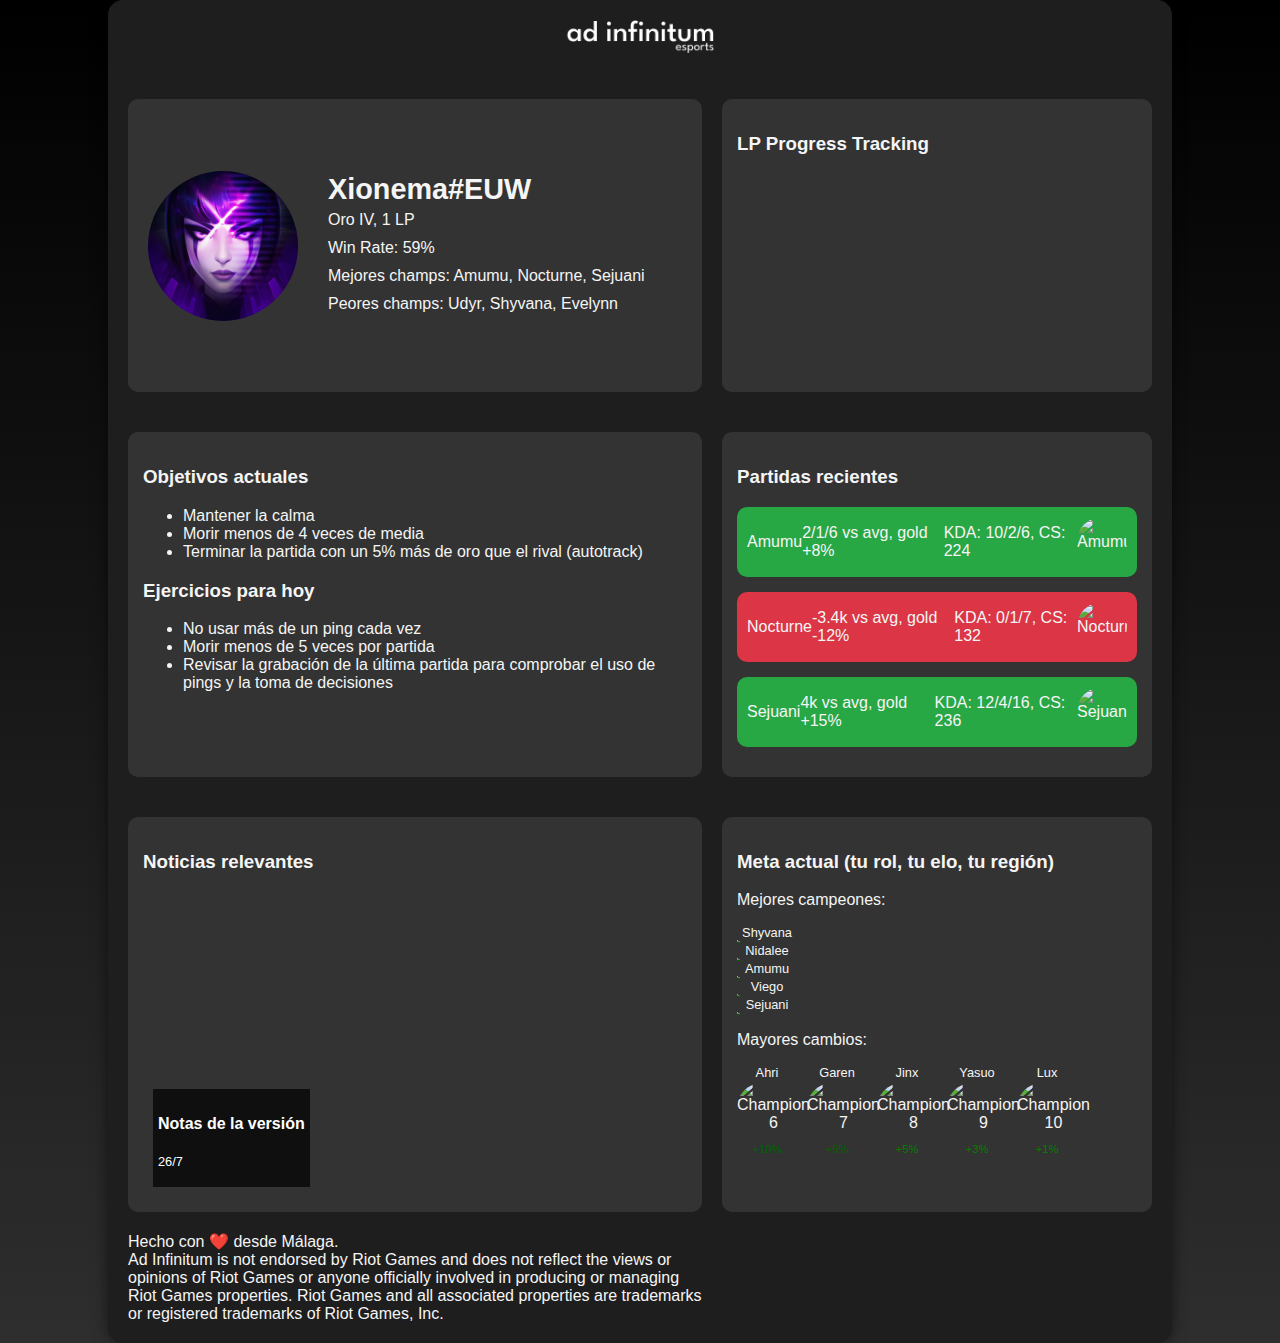
==== index.html @ b2135c6d "-" ====
<!DOCTYPE html>
<html lang="es">
<head>
    <meta charset="UTF-8">
    <meta name="viewport" content="width=device-width, initial-scale=1.0">
    <title>Perfil de Jugador - Ad Infinitum Esports</title>
    <link rel="stylesheet" href="styles.css">
</head>
<body>
    <div class="container">
        <!-- Header -->
        <div class="header">
            <a href="/">
                <img src="logo.png" alt="ad infinitum esports">
            </a>
        </div>

        <!-- Perfil del Jugador -->
        <div class="profile">
            <img src="avatar.png" alt="Avatar del Jugador">
            <div class="profile-info">
                <h2 id="profile-name">Xionema#EUW</h2>
                <p id="rank-info">Oro IV, 1 LP</p>
                <p id="win-rate">Win Rate: 59%</p>
                <p>Mejores champs: <span id="best-champs">Amumu, Nocturne, Sejuani</span></p>
                <p>Peores champs: <span id="worst-champs">Udyr, Shyvana, Evelynn</span></p>
            </div>
        </div>

        <!-- Progreso de LP -->
        <div class="progress-tracking">
            <h3>LP Progress Tracking</h3>
            <canvas id="lpChart" width="400" height="200"></canvas>
        </div>

        <!-- Objetivos actuales -->
        <div class="objectives">
            <h3>Objetivos actuales</h3>
            <ul id="current-objectives">
                <li>Mantener la calma</li>
                <li>Morir menos de 4 veces de media</li>
                <li>Terminar la partida con un 5% más de oro que el rival (autotrack)</li>
            </ul>
            <h3>Ejercicios para hoy</h3>
            <ul id="daily-exercises">
                <li>No usar más de un ping cada vez</li>
                <li>Morir menos de 5 veces por partida</li>
                <li>Revisar la grabación de la última partida para comprobar el uso de pings y la toma de decisiones</li>
            </ul>
        </div>

        <!-- Partidas recientes -->
        <div class="recent-games">
            <h3>Partidas recientes</h3>
            <div class="recent-game green">
                <span>Amumu</span>
                <span>2/1/6 vs avg, gold +8%</span>
                <span>KDA: 10/2/6, CS: 224</span>
                <img src="amumu.png" alt="Amumu">
            </div>
            <div class="recent-game red">
                <span>Nocturne</span>
                <span>-3.4k vs avg, gold -12%</span>
                <span>KDA: 0/1/7, CS: 132</span>
                <img src="nocturne.png" alt="Nocturne">
            </div>
            <div class="recent-game green">
                <span>Sejuani</span>
                <span>4k vs avg, gold +15%</span>
                <span>KDA: 12/4/16, CS: 236</span>
                <img src="sejuani.png" alt="Sejuani">
            </div>
        </div>

<!-- Noticias recientes -->
<div class="news">
    <h3>Noticias relevantes</h3>
    <div id="latest-patch-notes" class="patch-notes">
        <a href="https://www.leagueoflegends.com/es-es/news/game-updates/patch-14-20-notes/" id="patch-link" target="_blank">
            <div class="patch-content" style="position: relative; overflow: hidden; width: 100%; padding-top: 56.25%;">
                <img id="patch-image" src="https://ddragon.leagueoflegends.com/cdn/img/champion/loading/Sona_6.jpg" alt="Imagen de la última versión" style="position: absolute; top: -15%; left: 50%; transform: translateX(-50%); width: 100%; height: 100%; object-fit: cover; object-position: top;">
                <div style="position: absolute; bottom: 10px; left: 10px; color: white; background-color: rgba(0, 0, 0, 0.7); padding: 5px;">
                    <h4 id="patch-title">Notas de la versión</h4>
                    <p id="patch-date" style="font-size: 0.8em;"><script>document.write(new Date().toLocaleDateString('es-ES', { day: '2-digit', month: '2-digit' }));</script></p>
                </div>
            </div>
        </a>
    </div>
</div>

<!-- Meta actual -->
<div class="meta-info">
    <h3>Meta actual (tu rol, tu elo, tu región)</h3>
    <p>Mejores campeones:</p>
    <div class="meta-champion-container">
        <p class="meta-champion-name">Shyvana</p>
        <div class="meta-champion-image"> <img src="https://ddragon.leagueoflegends.com/cdn/14.20.1/img/champion/Shyvana.png" alt="Shyvana">
            <div class="meta-wr-badge">55.13%
            </div>
        </div>
        <p class="meta-champion-name">Nidalee</p>
        <div class="meta-champion-image"> <img src="https://ddragon.leagueoflegends.com/cdn/14.20.1/img/champion/Nidalee.png" alt="Nidalee">
            <div class="meta-wr-badge">54.27%
            </div>
        </div>        
        <p class="meta-champion-name">Amumu</p>
        <div class="meta-champion-image"> <img src="https://ddragon.leagueoflegends.com/cdn/14.20.1/img/champion/Amumu.png" alt="Amumu">
            <div class="meta-wr-badge">53.88%
            </div>
        </div>        
        <p class="meta-champion-name">Viego</p>
        <div class="meta-champion-image"> <img src="https://ddragon.leagueoflegends.com/cdn/14.20.1/img/champion/Viego.png" alt="Viego">
            <div class="meta-wr-badge">53.74%
            </div>
        </div>        
        <p class="meta-champion-name">Sejuani</p>
        <div class="meta-champion-image"> <img src="https://ddragon.leagueoflegends.com/cdn/14.20.1/img/champion/Sejuani.png" alt="Sejuani">
            <div class="meta-wr-badge">53.42%
            </div>
        </div>
    </div>
    <p>Mayores cambios:</p>
    <div id="meta-big-changes" style="display: flex; gap: 10px;">
        <div style="text-align: center; width: 60px;">
            <p style="margin: 0; font-size: 0.8em;">Ahri</p>
            <img src="https://ddragon.leagueoflegends.com/cdn/14.20.1/img/champion/Ahri.png" alt="Champion 6" style="width: 60px; height: 60px; border-radius: 50%; object-fit: cover;">
            <p style="margin: -1; font-size: 0.7em; color: darkgreen;">+10%</p>
        </div>
        <div style="text-align: center; width: 60px;">
            <p style="margin: 0; font-size: 0.8em;">Garen</p>
            <img src="https://ddragon.leagueoflegends.com/cdn/14.20.1/img/champion/Garen.png" alt="Champion 7" style="width: 60px; height: 60px; border-radius: 50%; object-fit: cover;">
            <p style="margin: -1; font-size: 0.7em; color: darkgreen;">+9%</p>
        </div>
        <div style="text-align: center; width: 60px;">
            <p style="margin: 0; font-size: 0.8em;">Jinx</p>
            <img src="https://ddragon.leagueoflegends.com/cdn/14.20.1/img/champion/Jinx.png" alt="Champion 8" style="width: 60px; height: 60px; border-radius: 50%; object-fit: cover;">
            <p style="margin: -1; font-size: 0.7em; color: green;">+5%</p>
        </div>
        <div style="text-align: center; width: 60px;">
            <p style="margin: 0; font-size: 0.8em;">Yasuo</p>
            <img src="https://ddragon.leagueoflegends.com/cdn/14.20.1/img/champion/Yasuo.png" alt="Champion 9" style="width: 60px; height: 60px; border-radius: 50%; object-fit: cover;">
            <p style="margin: -1; font-size: 0.7em; color: green;">+3%</p>
        </div>
        <div style="text-align: center; width: 60px;">
            <p style="margin: 0; font-size: 0.8em;">Lux</p>
            <img src="https://ddragon.leagueoflegends.com/cdn/14.20.1/img/champion/Lux.png" alt="Champion 10" style="width: 60px; height: 60px; border-radius: 50%; object-fit: cover;">
            <p style="margin: -1; font-size: 0.7em; color: green;">+1%</p>
        </div>
    </div>
</div>


<!-- Pie de página -->
<footer>
    Hecho con ❤️ desde Málaga.<br>
    Ad Infinitum is not endorsed by Riot Games and does not reflect the views or opinions of Riot Games or anyone officially involved in producing or managing Riot Games properties. Riot Games and all associated properties are trademarks or registered trademarks of Riot Games, Inc.
</footer>
</body>
</html>
---- styles.css ----
body {
    font-family: 'Open Sans', sans-serif;
    color: #CC9C53;
    background: linear-gradient(to bottom, #000, #2e2e2e);
    color: #f5f5f5;
    margin: 0;
    padding: 0;
    display: flex;
    justify-content: center;
    align-items: center;
    min-height: 100vh;
}
.container {
    width: 80%;
    max-width: 1400px;
    display: grid;
    grid-template-columns: 2fr 1fr;
    gap: 20px;
    padding: 20px;
    background-color: #1e1e1e;
    border-radius: 15px;
    box-shadow: 0 0 15px rgba(0, 0, 0, 0.5);
}
.header {
    grid-column: span 2;
    text-align: center;
    font-size: 1.5em;
    font-weight: bold;
    margin-bottom: 20px;
    color: #fff;
}
.header img {
    width: 150px;
    cursor: pointer;
}
.footer {
    text-align: center;
    font-size: 0.8em;
    color: #ccc;
    width: 100%;
    clear: both;
    position: static;
    bottom: 20px;
    display: block;
}
.profile {
    display: flex;
    align-items: center;
    gap: 30px;
    background-color: #333;
    padding: 20px;
    border-radius: 10px;
}
.profile img {
    border-radius: 50%;
    width: 150px;
    height: 150px;
}
.profile-info {
    display: flex;
    flex-direction: column;
}
.profile-info h2 {
    font-size: 1.8em;
    margin: 0;
}
.profile-info p {
    margin: 5px 0;
}
.profile-info a {
    color: #00bfff;
    text-decoration: none;
}
.progress-tracking {
    background-color: #333;
    padding: 15px;
    border-radius: 10px;
    align-self: start;
}
.objectives, .recent-games, .news, .meta-info {
    background-color: #333;
    padding: 15px;
    border-radius: 10px;
    margin-top: 20px;
}
.recent-game {
    margin-bottom: 15px;
    padding: 10px;
    border-radius: 10px;
    display: flex;
    justify-content: space-between;
    align-items: center;
}
.recent-game.green {
    background-color: #28a745;
}
.recent-game.red {
    background-color: #dc3545;
}
.recent-game img {
    width: 50px;
    height: 50px;
    border-radius: 50%;
}
.meta-info img {
    width: 40px;
    height: 40px;
    border-radius: 10%;
    margin-right: 10px;
}

/* Esto es para los avatares del estado del meta, etc. */
.meta-champion-container {
    text-align: center;
    display: grid;
    grid-template-columns: auto;
    width: 60px;
}

.meta-champion-name {
    margin: 0;
    font-size: 0.8em;
}

.meta-champion-image {
    position: relative;
    width: 60px;
    height: 60px;
    border-radius: 50%;
    object-fit: cover;
    zoom: 5%;
}

.meta-wr-badge {
    position: relative;
    bottom: -5px;
    left: 50%;
    transform: translateX(-50%);
    background-color: darkgreen;
    color: white;
    padding: 2px 6px;
    border-radius: 10px;
    font-size: 0.7em;
}
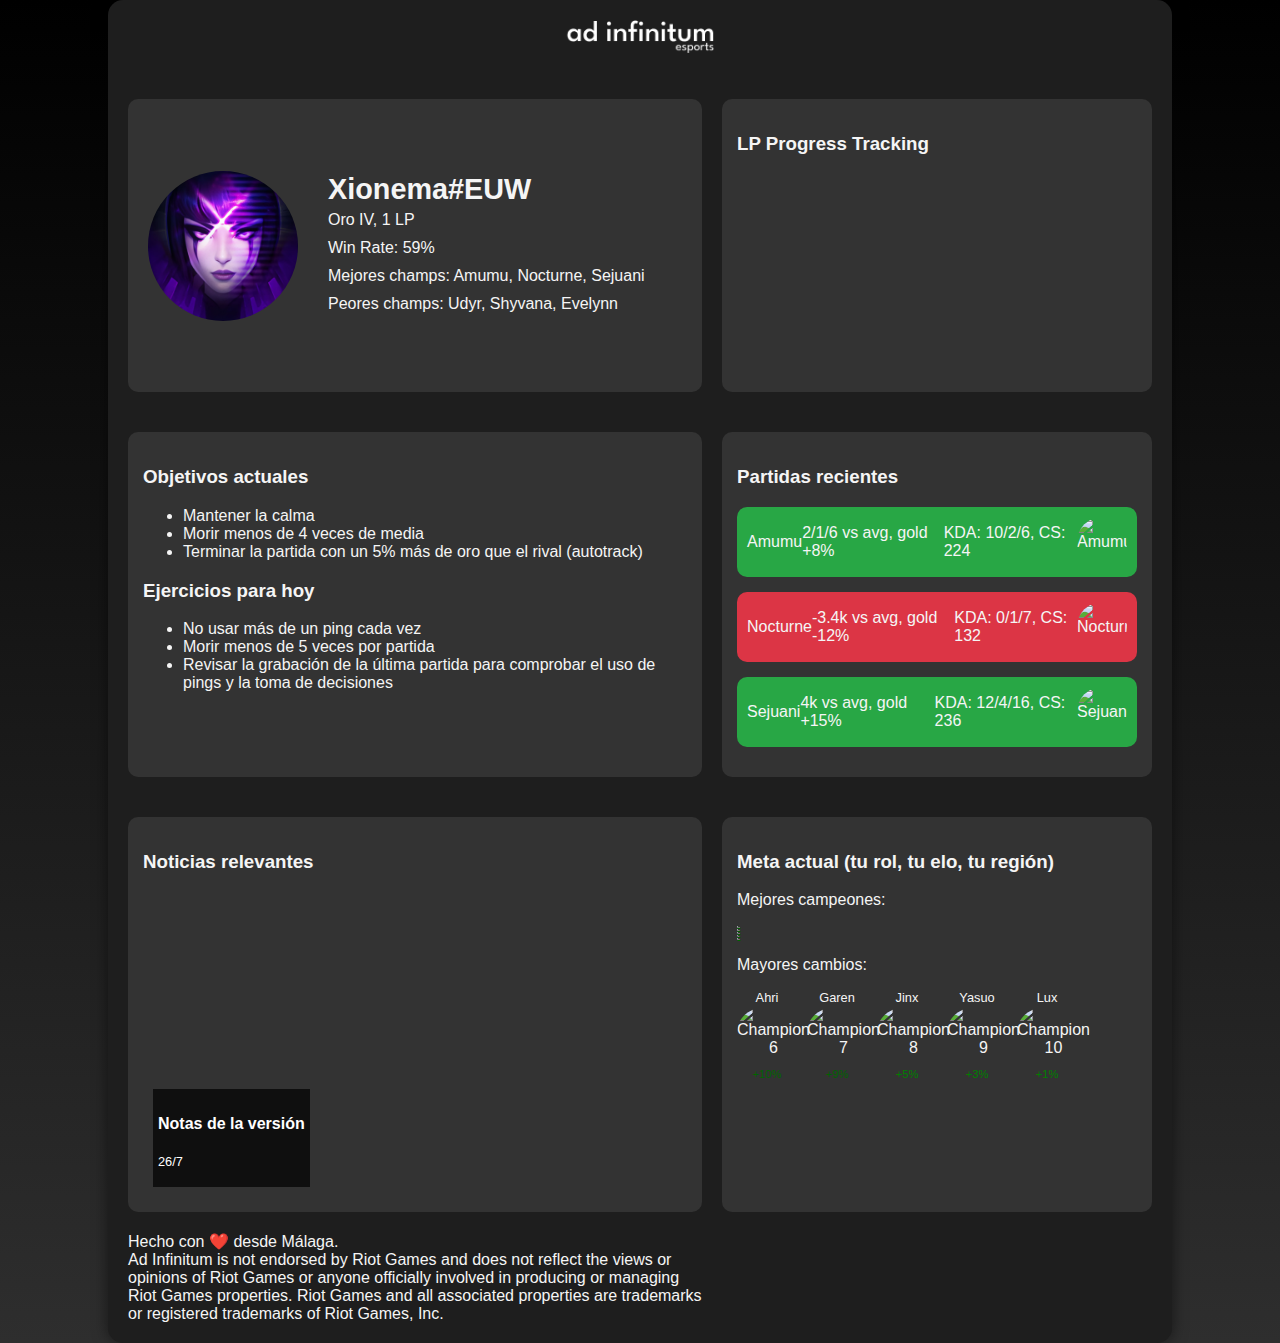
==== commit eeaeeba4: "-" ====
--- a/index.html
+++ b/index.html
@@ -93,32 +93,40 @@
     <h3>Meta actual (tu rol, tu elo, tu región)</h3>
     <p>Mejores campeones:</p>
     <div class="meta-champion-container">
-        <p class="meta-champion-name">Shyvana</p>
-        <div class="meta-champion-image"> <img src="https://ddragon.leagueoflegends.com/cdn/14.20.1/img/champion/Shyvana.png" alt="Shyvana">
-            <div class="meta-wr-badge">55.13%
-            </div>
+
+        <div class="meta-champion-element">         
+            <p class="meta-champion-name">Shyvana</p>
+            <img src="https://ddragon.leagueoflegends.com/cdn/14.20.1/img/champion/Shyvana.png" alt="Shyvana">
+            <div class="meta-wr-badge">55.13%</div>
         </div>
-        <p class="meta-champion-name">Nidalee</p>
-        <div class="meta-champion-image"> <img src="https://ddragon.leagueoflegends.com/cdn/14.20.1/img/champion/Nidalee.png" alt="Nidalee">
-            <div class="meta-wr-badge">54.27%
-            </div>
-        </div>        
-        <p class="meta-champion-name">Amumu</p>
-        <div class="meta-champion-image"> <img src="https://ddragon.leagueoflegends.com/cdn/14.20.1/img/champion/Amumu.png" alt="Amumu">
-            <div class="meta-wr-badge">53.88%
-            </div>
-        </div>        
-        <p class="meta-champion-name">Viego</p>
-        <div class="meta-champion-image"> <img src="https://ddragon.leagueoflegends.com/cdn/14.20.1/img/champion/Viego.png" alt="Viego">
-            <div class="meta-wr-badge">53.74%
-            </div>
-        </div>        
-        <p class="meta-champion-name">Sejuani</p>
-        <div class="meta-champion-image"> <img src="https://ddragon.leagueoflegends.com/cdn/14.20.1/img/champion/Sejuani.png" alt="Sejuani">
-            <div class="meta-wr-badge">53.42%
-            </div>
+
+        <div class="meta-champion-element">
+            <p class="meta-champion-name">Nidalee</p>
+            <img src="https://ddragon.leagueoflegends.com/cdn/14.20.1/img/champion/Nidalee.png" alt="Nidalee">
+            <div class="meta-wr-badge">54.27%</div>
+        </div>
+
+
+        <div class="meta-champion-element">
+            <p class="meta-champion-name">Amumu</p>
+            <img src="https://ddragon.leagueoflegends.com/cdn/14.20.1/img/champion/Amumu.png" alt="Amumu">
+            <div class="meta-wr-badge">53.88%</div>
+        </div>      
+
+        <div class="meta-champion-element">
+            <p class="meta-champion-name">Viego</p>
+            <img src="https://ddragon.leagueoflegends.com/cdn/14.20.1/img/champion/Viego.png" alt="Viego">
+            <div class="meta-wr-badge">53.74%</div>
+        </div>
+
+
+        <div class="meta-champion-element">
+            <p class="meta-champion-name">Sejuani</p>
+            <img src="https://ddragon.leagueoflegends.com/cdn/14.20.1/img/champion/Sejuani.png" alt="Sejuani">
+            <div class="meta-wr-badge">53.42%</div>
         </div>
     </div>
+
     <p>Mayores cambios:</p>
     <div id="meta-big-changes" style="display: flex; gap: 10px;">
         <div style="text-align: center; width: 60px;">
--- a/styles.css
+++ b/styles.css
@@ -122,7 +122,7 @@
     font-size: 0.8em;
 }
 
-.meta-champion-image {
+.meta-champion-element {
     position: relative;
     width: 60px;
     height: 60px;
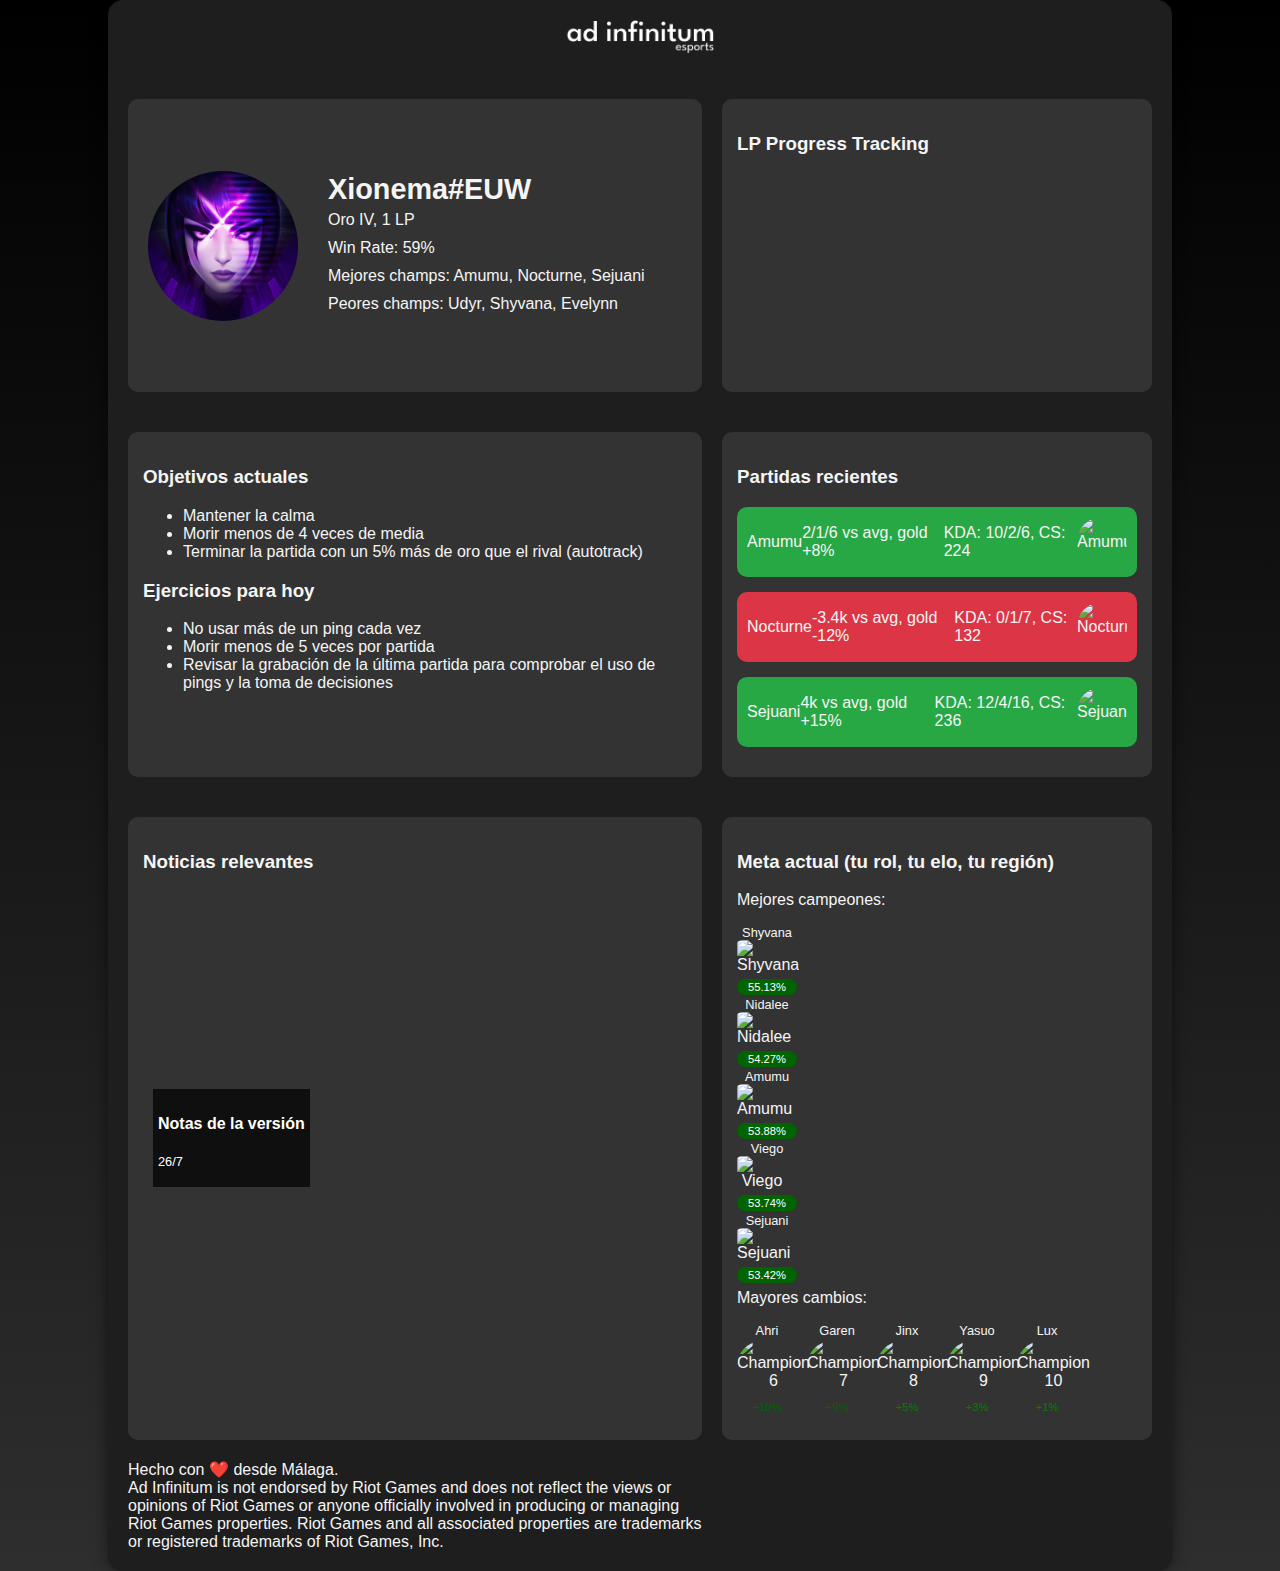
==== commit 342b2015: "-" ====
--- a/index.html
+++ b/index.html
@@ -96,7 +96,7 @@
 
         <div class="meta-champion-element">         
             <p class="meta-champion-name">Shyvana</p>
-            <img src="https://ddragon.leagueoflegends.com/cdn/14.20.1/img/champion/Shyvana.png" alt="Shyvana">
+            <img src="https://ddragon.leagueoflegends.com/cdn/14.20.1/img/champion/Shyvana.png" alt="Shyvana" class="meta-champion-image">
             <div class="meta-wr-badge">55.13%</div>
         </div>
 
--- a/styles.css
+++ b/styles.css
@@ -113,7 +113,8 @@
 .meta-champion-container {
     text-align: center;
     display: grid;
-    grid-template-columns: auto;
+    grid-template-columns: repeat (5, 1fr);
+    gap: 12px;
     width: 60px;
 }
 
@@ -127,8 +128,13 @@
     width: 60px;
     height: 60px;
     border-radius: 50%;
-    object-fit: cover;
-    zoom: 5%;
+}
+
+.meta-champion-image {
+    position: relative;
+    width: 70px;
+    height: 70px;
+    border-radius: 50%;
 }
 
 .meta-wr-badge {
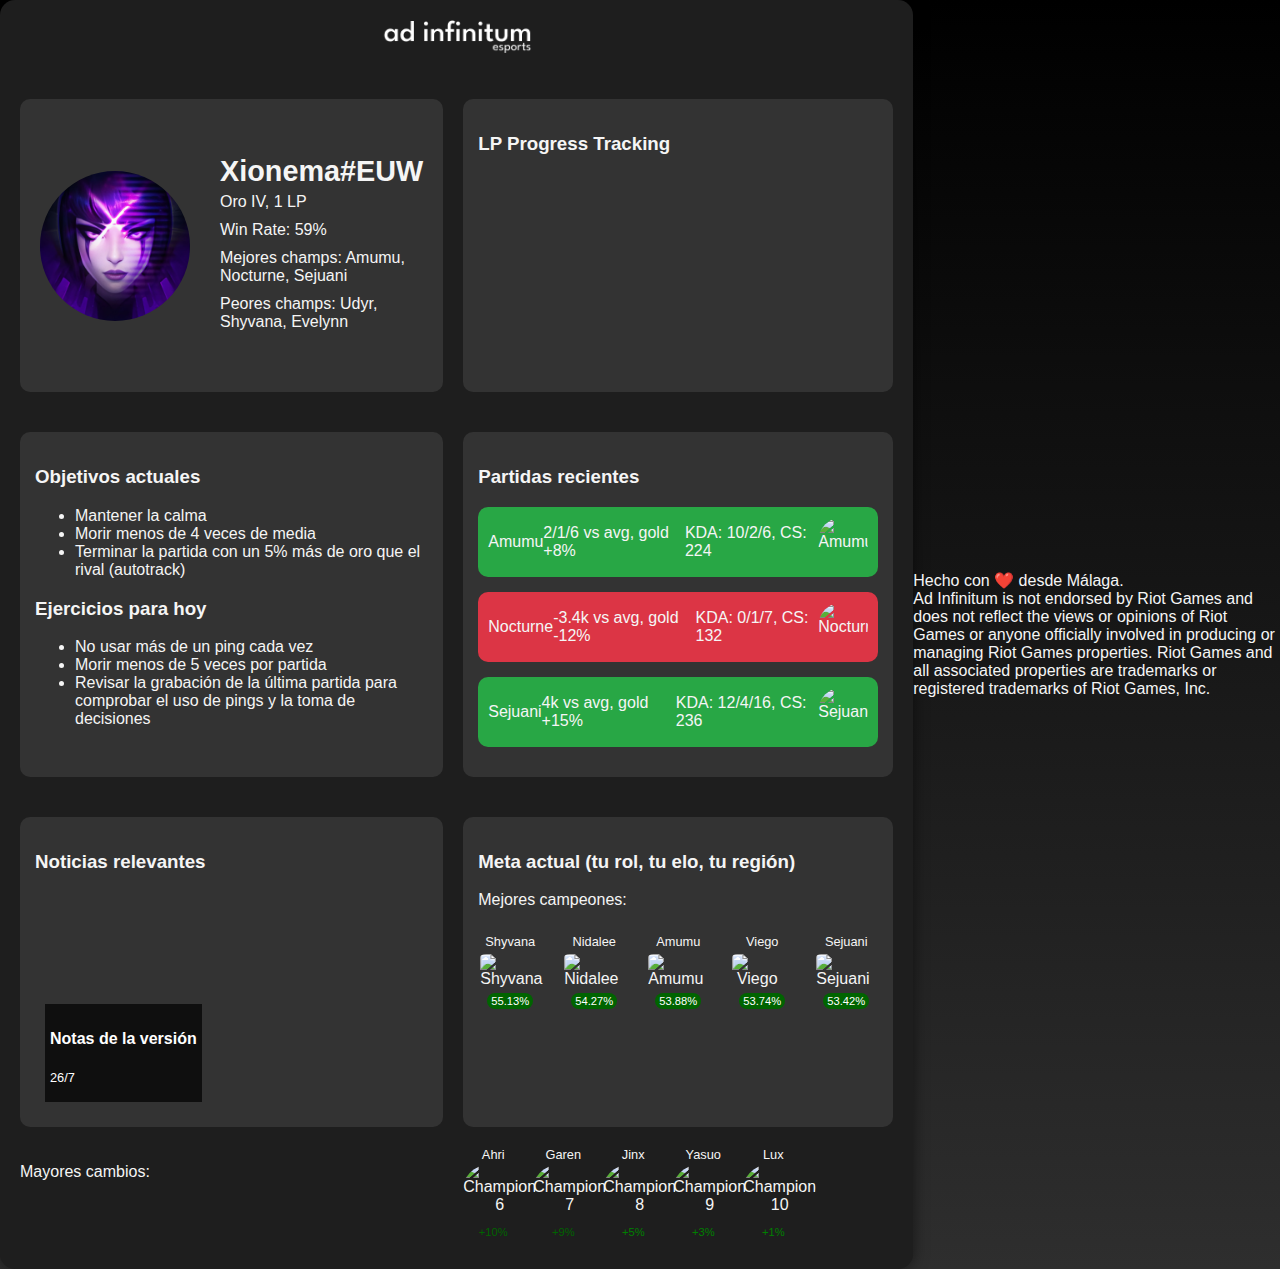
==== commit 725b3c2f: "." ====
--- a/index.html
+++ b/index.html
@@ -102,30 +102,30 @@
 
         <div class="meta-champion-element">
             <p class="meta-champion-name">Nidalee</p>
-            <img src="https://ddragon.leagueoflegends.com/cdn/14.20.1/img/champion/Nidalee.png" alt="Nidalee">
+            <img src="https://ddragon.leagueoflegends.com/cdn/14.20.1/img/champion/Nidalee.png" alt="Nidalee" class="meta-champion-image">
             <div class="meta-wr-badge">54.27%</div>
         </div>
 
-
         <div class="meta-champion-element">
             <p class="meta-champion-name">Amumu</p>
-            <img src="https://ddragon.leagueoflegends.com/cdn/14.20.1/img/champion/Amumu.png" alt="Amumu">
+            <img src="https://ddragon.leagueoflegends.com/cdn/14.20.1/img/champion/Amumu.png" alt="Amumu" class="meta-champion-image">
             <div class="meta-wr-badge">53.88%</div>
         </div>      
 
         <div class="meta-champion-element">
             <p class="meta-champion-name">Viego</p>
-            <img src="https://ddragon.leagueoflegends.com/cdn/14.20.1/img/champion/Viego.png" alt="Viego">
+            <img src="https://ddragon.leagueoflegends.com/cdn/14.20.1/img/champion/Viego.png" alt="Viego" class="meta-champion-image">
             <div class="meta-wr-badge">53.74%</div>
         </div>
 
-
         <div class="meta-champion-element">
             <p class="meta-champion-name">Sejuani</p>
-            <img src="https://ddragon.leagueoflegends.com/cdn/14.20.1/img/champion/Sejuani.png" alt="Sejuani">
+            <img src="https://ddragon.leagueoflegends.com/cdn/14.20.1/img/champion/Sejuani.png" alt="Sejuani" class="meta-champion-image">
             <div class="meta-wr-badge">53.42%</div>
         </div>
     </div>
+</div>
+
 
     <p>Mayores cambios:</p>
     <div id="meta-big-changes" style="display: flex; gap: 10px;">
--- a/styles.css
+++ b/styles.css
@@ -109,42 +109,40 @@
     margin-right: 10px;
 }
 
-/* Esto es para los avatares del estado del meta, etc. */
+/* Esto es para los avatares del estado del meta */
 .meta-champion-container {
+    display: grid;
+    grid-template-columns: repeat(5, 1fr);
+    gap: 20px;
+    justify-items: center;
+    align-items: center;
+    margin-top: 20px;
+}
+
+.meta-champion-element {
     text-align: center;
-    display: grid;
-    grid-template-columns: repeat (5, 1fr);
-    gap: 12px;
     width: 60px;
 }
 
 .meta-champion-name {
-    margin: 0;
+    margin: 5px 0;
     font-size: 0.8em;
 }
 
-.meta-champion-element {
-    position: relative;
+.meta-champion-image {
     width: 60px;
     height: 60px;
     border-radius: 50%;
-}
-
-.meta-champion-image {
-    position: relative;
-    width: 70px;
-    height: 70px;
-    border-radius: 50%;
+    object-fit: cover;
 }
 
 .meta-wr-badge {
-    position: relative;
-    bottom: -5px;
-    left: 50%;
-    transform: translateX(-50%);
     background-color: darkgreen;
     color: white;
-    padding: 2px 6px;
+    padding: 2px 4px;
     border-radius: 10px;
     font-size: 0.7em;
+    margin-top: 5px;
+    display: inline-block;
 }
+
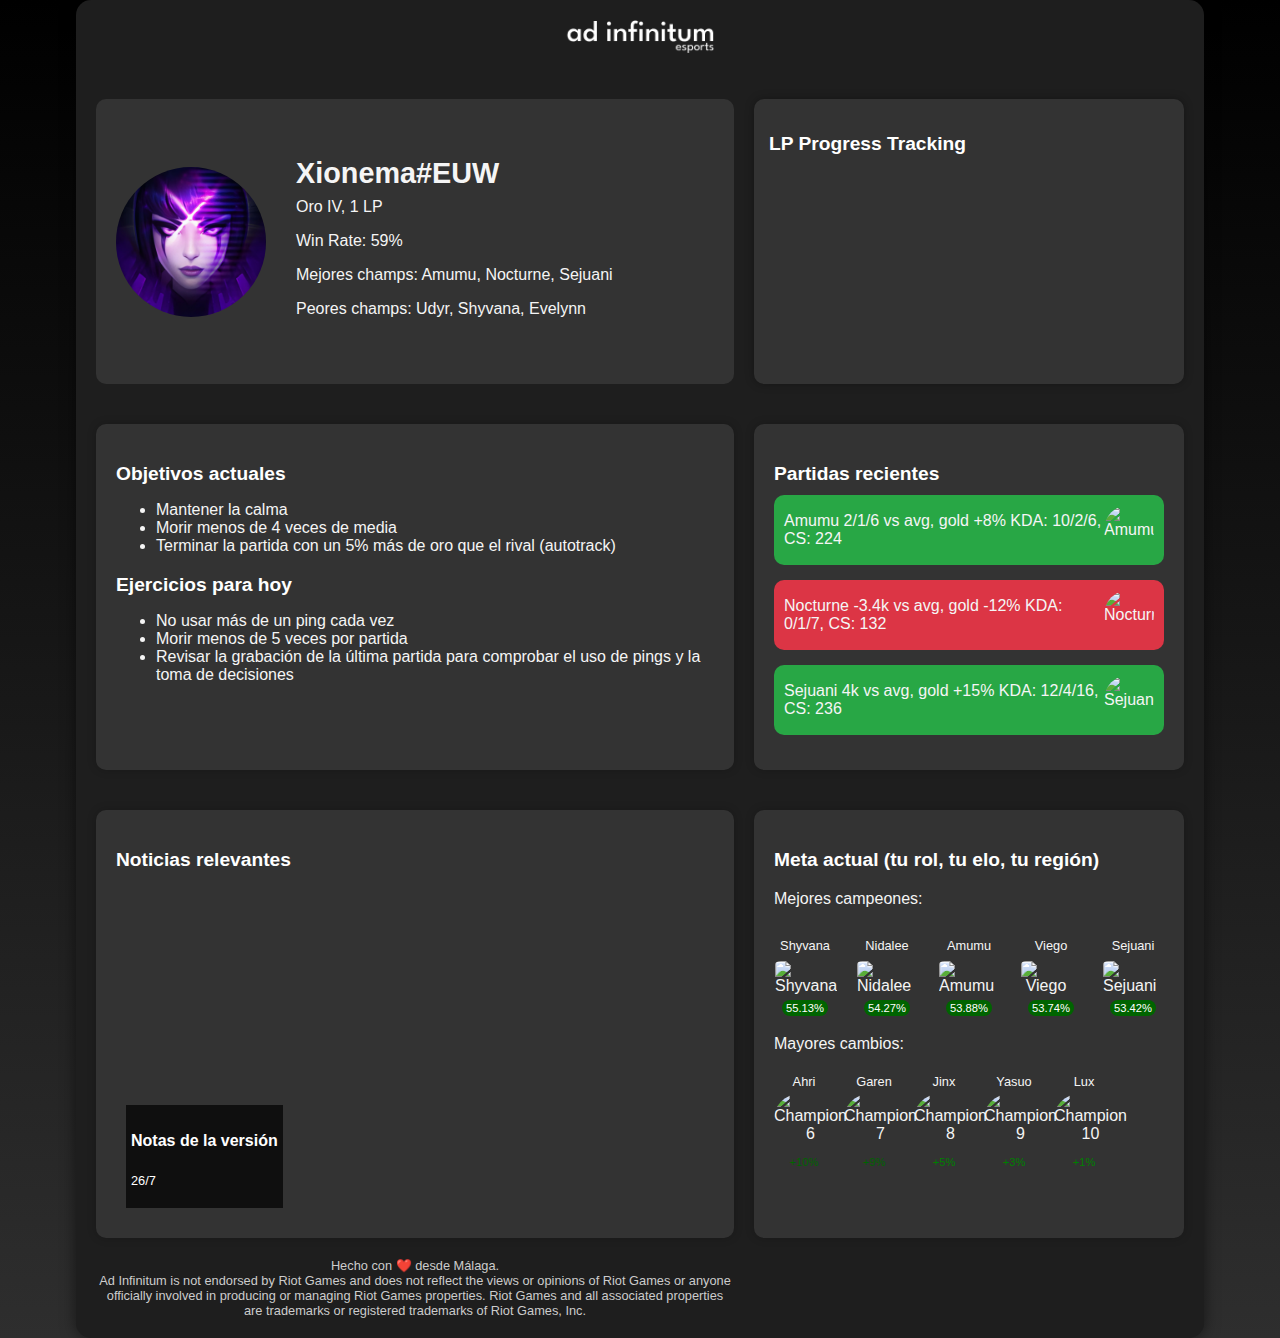
==== commit 6b59aeba: "ai review of manual fixes :x" ====
--- a/index.html
+++ b/index.html
@@ -11,13 +11,13 @@
         <!-- Header -->
         <div class="header">
             <a href="/">
-                <img src="logo.png" alt="ad infinitum esports">
+                <img src="logo.png" alt="ad infinitum esports" class="header-img">
             </a>
         </div>
 
         <!-- Perfil del Jugador -->
         <div class="profile">
-            <img src="avatar.png" alt="Avatar del Jugador">
+            <img src="avatar.png" alt="Avatar del Jugador" class="profile-img">
             <div class="profile-info">
                 <h2 id="profile-name">Xionema#EUW</h2>
                 <p id="rank-info">Oro IV, 1 LP</p>
@@ -53,115 +53,119 @@
         <div class="recent-games">
             <h3>Partidas recientes</h3>
             <div class="recent-game green">
-                <span>Amumu</span>
-                <span>2/1/6 vs avg, gold +8%</span>
-                <span>KDA: 10/2/6, CS: 224</span>
+                <div>
+                    <span>Amumu</span>
+                    <span>2/1/6 vs avg, gold +8%</span>
+                    <span>KDA: 10/2/6, CS: 224</span>
+                </div>
                 <img src="amumu.png" alt="Amumu">
             </div>
             <div class="recent-game red">
-                <span>Nocturne</span>
-                <span>-3.4k vs avg, gold -12%</span>
-                <span>KDA: 0/1/7, CS: 132</span>
+                <div>
+                    <span>Nocturne</span>
+                    <span>-3.4k vs avg, gold -12%</span>
+                    <span>KDA: 0/1/7, CS: 132</span>
+                </div>
                 <img src="nocturne.png" alt="Nocturne">
             </div>
             <div class="recent-game green">
-                <span>Sejuani</span>
-                <span>4k vs avg, gold +15%</span>
-                <span>KDA: 12/4/16, CS: 236</span>
+                <div>
+                    <span>Sejuani</span>
+                    <span>4k vs avg, gold +15%</span>
+                    <span>KDA: 12/4/16, CS: 236</span>
+                </div>
                 <img src="sejuani.png" alt="Sejuani">
             </div>
         </div>
 
-<!-- Noticias recientes -->
-<div class="news">
-    <h3>Noticias relevantes</h3>
-    <div id="latest-patch-notes" class="patch-notes">
-        <a href="https://www.leagueoflegends.com/es-es/news/game-updates/patch-14-20-notes/" id="patch-link" target="_blank">
-            <div class="patch-content" style="position: relative; overflow: hidden; width: 100%; padding-top: 56.25%;">
-                <img id="patch-image" src="https://ddragon.leagueoflegends.com/cdn/img/champion/loading/Sona_6.jpg" alt="Imagen de la última versión" style="position: absolute; top: -15%; left: 50%; transform: translateX(-50%); width: 100%; height: 100%; object-fit: cover; object-position: top;">
-                <div style="position: absolute; bottom: 10px; left: 10px; color: white; background-color: rgba(0, 0, 0, 0.7); padding: 5px;">
-                    <h4 id="patch-title">Notas de la versión</h4>
-                    <p id="patch-date" style="font-size: 0.8em;"><script>document.write(new Date().toLocaleDateString('es-ES', { day: '2-digit', month: '2-digit' }));</script></p>
+        <!-- Noticias recientes -->
+        <div class="news">
+            <h3>Noticias relevantes</h3>
+            <div id="latest-patch-notes" class="patch-notes">
+                <a href="https://www.leagueoflegends.com/es-es/news/game-updates/patch-14-20-notes/" id="patch-link" target="_blank">
+                    <div class="patch-content" style="position: relative; overflow: hidden; width: 100%; padding-top: 56.25%;">
+                        <img id="patch-image" src="https://ddragon.leagueoflegends.com/cdn/img/champion/loading/Sona_6.jpg" alt="Imagen de la última versión" style="position: absolute; top: -15%; left: 50%; transform: translateX(-50%); width: 100%; height: 100%; object-fit: cover; object-position: top;">
+                        <div style="position: absolute; bottom: 10px; left: 10px; color: white; background-color: rgba(0, 0, 0, 0.7); padding: 5px;">
+                            <h4 id="patch-title">Notas de la versión</h4>
+                            <p id="patch-date" style="font-size: 0.8em;"><script>document.write(new Date().toLocaleDateString('es-ES', { day: '2-digit', month: '2-digit' }));</script></p>
+                        </div>
+                    </div>
+                </a>
+            </div>
+        </div>
+
+        <!-- Meta actual -->
+        <div class="meta-info">
+            <h3>Meta actual (tu rol, tu elo, tu región)</h3>
+            <p>Mejores campeones:</p>
+            <div class="meta-champion-container">
+
+                <div class="meta-champion-element">         
+                    <p class="meta-champion-name">Shyvana</p>
+                    <img src="https://ddragon.leagueoflegends.com/cdn/14.20.1/img/champion/Shyvana.png" alt="Shyvana" class="meta-champion-image">
+                    <div class="meta-wr-badge">55.13%</div>
+                </div>
+
+                <div class="meta-champion-element">
+                    <p class="meta-champion-name">Nidalee</p>
+                    <img src="https://ddragon.leagueoflegends.com/cdn/14.20.1/img/champion/Nidalee.png" alt="Nidalee" class="meta-champion-image">
+                    <div class="meta-wr-badge">54.27%</div>
+                </div>
+
+                <div class="meta-champion-element">
+                    <p class="meta-champion-name">Amumu</p>
+                    <img src="https://ddragon.leagueoflegends.com/cdn/14.20.1/img/champion/Amumu.png" alt="Amumu" class="meta-champion-image">
+                    <div class="meta-wr-badge">53.88%</div>
+                </div>      
+
+                <div class="meta-champion-element">
+                    <p class="meta-champion-name">Viego</p>
+                    <img src="https://ddragon.leagueoflegends.com/cdn/14.20.1/img/champion/Viego.png" alt="Viego" class="meta-champion-image">
+                    <div class="meta-wr-badge">53.74%</div>
+                </div>
+
+                <div class="meta-champion-element">
+                    <p class="meta-champion-name">Sejuani</p>
+                    <img src="https://ddragon.leagueoflegends.com/cdn/14.20.1/img/champion/Sejuani.png" alt="Sejuani" class="meta-champion-image">
+                    <div class="meta-wr-badge">53.42%</div>
                 </div>
             </div>
-        </a>
-    </div>
-</div>
 
-<!-- Meta actual -->
-<div class="meta-info">
-    <h3>Meta actual (tu rol, tu elo, tu región)</h3>
-    <p>Mejores campeones:</p>
-    <div class="meta-champion-container">
-
-        <div class="meta-champion-element">         
-            <p class="meta-champion-name">Shyvana</p>
-            <img src="https://ddragon.leagueoflegends.com/cdn/14.20.1/img/champion/Shyvana.png" alt="Shyvana" class="meta-champion-image">
-            <div class="meta-wr-badge">55.13%</div>
+            <p>Mayores cambios:</p>
+            <div id="meta-big-changes" style="display: flex; gap: 10px;">
+                <div style="text-align: center; width: 60px;">
+                    <p style="margin: 0; font-size: 0.8em;">Ahri</p>
+                    <img src="https://ddragon.leagueoflegends.com/cdn/14.20.1/img/champion/Ahri.png" alt="Champion 6" style="width: 60px; height: 60px; border-radius: 50%; object-fit: cover;">
+                    <p style="margin: -1; font-size: 0.7em; color: darkgreen;">+10%</p>
+                </div>
+                <div style="text-align: center; width: 60px;">
+                    <p style="margin: 0; font-size: 0.8em;">Garen</p>
+                    <img src="https://ddragon.leagueoflegends.com/cdn/14.20.1/img/champion/Garen.png" alt="Champion 7" style="width: 60px; height: 60px; border-radius: 50%; object-fit: cover;">
+                    <p style="margin: -1; font-size: 0.7em; color: darkgreen;">+9%</p>
+                </div>
+                <div style="text-align: center; width: 60px;">
+                    <p style="margin: 0; font-size: 0.8em;">Jinx</p>
+                    <img src="https://ddragon.leagueoflegends.com/cdn/14.20.1/img/champion/Jinx.png" alt="Champion 8" style="width: 60px; height: 60px; border-radius: 50%; object-fit: cover;">
+                    <p style="margin: -1; font-size: 0.7em; color: green;">+5%</p>
+                </div>
+                <div style="text-align: center; width: 60px;">
+                    <p style="margin: 0; font-size: 0.8em;">Yasuo</p>
+                    <img src="https://ddragon.leagueoflegends.com/cdn/14.20.1/img/champion/Yasuo.png" alt="Champion 9" style="width: 60px; height: 60px; border-radius: 50%; object-fit: cover;">
+                    <p style="margin: -1; font-size: 0.7em; color: green;">+3%</p>
+                </div>
+                <div style="text-align: center; width: 60px;">
+                    <p style="margin: 0; font-size: 0.8em;">Lux</p>
+                    <img src="https://ddragon.leagueoflegends.com/cdn/14.20.1/img/champion/Lux.png" alt="Champion 10" style="width: 60px; height: 60px; border-radius: 50%; object-fit: cover;">
+                    <p style="margin: -1; font-size: 0.7em; color: green;">+1%</p>
+                </div>
+            </div>
         </div>
 
-        <div class="meta-champion-element">
-            <p class="meta-champion-name">Nidalee</p>
-            <img src="https://ddragon.leagueoflegends.com/cdn/14.20.1/img/champion/Nidalee.png" alt="Nidalee" class="meta-champion-image">
-            <div class="meta-wr-badge">54.27%</div>
-        </div>
-
-        <div class="meta-champion-element">
-            <p class="meta-champion-name">Amumu</p>
-            <img src="https://ddragon.leagueoflegends.com/cdn/14.20.1/img/champion/Amumu.png" alt="Amumu" class="meta-champion-image">
-            <div class="meta-wr-badge">53.88%</div>
-        </div>      
-
-        <div class="meta-champion-element">
-            <p class="meta-champion-name">Viego</p>
-            <img src="https://ddragon.leagueoflegends.com/cdn/14.20.1/img/champion/Viego.png" alt="Viego" class="meta-champion-image">
-            <div class="meta-wr-badge">53.74%</div>
-        </div>
-
-        <div class="meta-champion-element">
-            <p class="meta-champion-name">Sejuani</p>
-            <img src="https://ddragon.leagueoflegends.com/cdn/14.20.1/img/champion/Sejuani.png" alt="Sejuani" class="meta-champion-image">
-            <div class="meta-wr-badge">53.42%</div>
-        </div>
+        <!-- Pie de página -->
+        <footer class="footer">
+            Hecho con ❤️ desde Málaga.<br>
+            Ad Infinitum is not endorsed by Riot Games and does not reflect the views or opinions of Riot Games or anyone officially involved in producing or managing Riot Games properties. Riot Games and all associated properties are trademarks or registered trademarks of Riot Games, Inc.
+        </footer>
     </div>
-</div>
-
-
-    <p>Mayores cambios:</p>
-    <div id="meta-big-changes" style="display: flex; gap: 10px;">
-        <div style="text-align: center; width: 60px;">
-            <p style="margin: 0; font-size: 0.8em;">Ahri</p>
-            <img src="https://ddragon.leagueoflegends.com/cdn/14.20.1/img/champion/Ahri.png" alt="Champion 6" style="width: 60px; height: 60px; border-radius: 50%; object-fit: cover;">
-            <p style="margin: -1; font-size: 0.7em; color: darkgreen;">+10%</p>
-        </div>
-        <div style="text-align: center; width: 60px;">
-            <p style="margin: 0; font-size: 0.8em;">Garen</p>
-            <img src="https://ddragon.leagueoflegends.com/cdn/14.20.1/img/champion/Garen.png" alt="Champion 7" style="width: 60px; height: 60px; border-radius: 50%; object-fit: cover;">
-            <p style="margin: -1; font-size: 0.7em; color: darkgreen;">+9%</p>
-        </div>
-        <div style="text-align: center; width: 60px;">
-            <p style="margin: 0; font-size: 0.8em;">Jinx</p>
-            <img src="https://ddragon.leagueoflegends.com/cdn/14.20.1/img/champion/Jinx.png" alt="Champion 8" style="width: 60px; height: 60px; border-radius: 50%; object-fit: cover;">
-            <p style="margin: -1; font-size: 0.7em; color: green;">+5%</p>
-        </div>
-        <div style="text-align: center; width: 60px;">
-            <p style="margin: 0; font-size: 0.8em;">Yasuo</p>
-            <img src="https://ddragon.leagueoflegends.com/cdn/14.20.1/img/champion/Yasuo.png" alt="Champion 9" style="width: 60px; height: 60px; border-radius: 50%; object-fit: cover;">
-            <p style="margin: -1; font-size: 0.7em; color: green;">+3%</p>
-        </div>
-        <div style="text-align: center; width: 60px;">
-            <p style="margin: 0; font-size: 0.8em;">Lux</p>
-            <img src="https://ddragon.leagueoflegends.com/cdn/14.20.1/img/champion/Lux.png" alt="Champion 10" style="width: 60px; height: 60px; border-radius: 50%; object-fit: cover;">
-            <p style="margin: -1; font-size: 0.7em; color: green;">+1%</p>
-        </div>
-    </div>
-</div>
-
-
-<!-- Pie de página -->
-<footer>
-    Hecho con ❤️ desde Málaga.<br>
-    Ad Infinitum is not endorsed by Riot Games and does not reflect the views or opinions of Riot Games or anyone officially involved in producing or managing Riot Games properties. Riot Games and all associated properties are trademarks or registered trademarks of Riot Games, Inc.
-</footer>
 </body>
 </html>
--- a/styles.css
+++ b/styles.css
@@ -1,17 +1,20 @@
+/* Base del cuerpo */
 body {
     font-family: 'Open Sans', sans-serif;
     color: #CC9C53;
     background: linear-gradient(to bottom, #000, #2e2e2e);
-    color: #f5f5f5;
     margin: 0;
     padding: 0;
     display: flex;
     justify-content: center;
     align-items: center;
     min-height: 100vh;
+    color: #f5f5f5;
 }
+
+/* Contenedor principal */
 .container {
-    width: 80%;
+    width: 85%;
     max-width: 1400px;
     display: grid;
     grid-template-columns: 2fr 1fr;
@@ -21,6 +24,8 @@
     border-radius: 15px;
     box-shadow: 0 0 15px rgba(0, 0, 0, 0.5);
 }
+
+/* Cabecera */
 .header {
     grid-column: span 2;
     text-align: center;
@@ -29,20 +34,13 @@
     margin-bottom: 20px;
     color: #fff;
 }
-.header img {
+
+.header-img {
     width: 150px;
     cursor: pointer;
 }
-.footer {
-    text-align: center;
-    font-size: 0.8em;
-    color: #ccc;
-    width: 100%;
-    clear: both;
-    position: static;
-    bottom: 20px;
-    display: block;
-}
+
+/* Perfil del usuario */
 .profile {
     display: flex;
     align-items: center;
@@ -51,38 +49,51 @@
     padding: 20px;
     border-radius: 10px;
 }
-.profile img {
+
+.profile-img {
     border-radius: 50%;
     width: 150px;
     height: 150px;
 }
+
 .profile-info {
     display: flex;
     flex-direction: column;
 }
+
 .profile-info h2 {
     font-size: 1.8em;
     margin: 0;
 }
+
 .profile-info p {
     margin: 5px 0;
 }
+
 .profile-info a {
     color: #00bfff;
     text-decoration: none;
 }
+
+/* Seguimiento de progreso */
 .progress-tracking {
     background-color: #333;
     padding: 15px;
     border-radius: 10px;
     align-self: start;
+    box-shadow: 0 0 10px rgba(0, 0, 0, 0.3);
 }
+
+/* Secciones de contenido: Objetivos, noticias, etc. */
 .objectives, .recent-games, .news, .meta-info {
     background-color: #333;
     padding: 15px;
     border-radius: 10px;
     margin-top: 20px;
+    box-shadow: 0 0 10px rgba(0, 0, 0, 0.3);
 }
+
+/* Partidas recientes */
 .recent-game {
     margin-bottom: 15px;
     padding: 10px;
@@ -91,17 +102,22 @@
     justify-content: space-between;
     align-items: center;
 }
+
 .recent-game.green {
     background-color: #28a745;
 }
+
 .recent-game.red {
     background-color: #dc3545;
 }
+
 .recent-game img {
     width: 50px;
     height: 50px;
     border-radius: 50%;
 }
+
+/* Meta actual */
 .meta-info img {
     width: 40px;
     height: 40px;
@@ -109,7 +125,7 @@
     margin-right: 10px;
 }
 
-/* Esto es para los avatares del estado del meta */
+/* Contenedor de campeones en el meta */
 .meta-champion-container {
     display: grid;
     grid-template-columns: repeat(5, 1fr);
@@ -119,6 +135,7 @@
     margin-top: 20px;
 }
 
+/* Elemento de cada campeón en el meta */
 .meta-champion-element {
     text-align: center;
     width: 60px;
@@ -146,3 +163,36 @@
     display: inline-block;
 }
 
+/* Pie de página */
+.footer {
+    text-align: center;
+    font-size: 0.8em;
+    color: #ccc;
+    width: 100%;
+    clear: both;
+    position: static;
+    bottom: 20px;
+    display: block;
+}
+
+/* Ajustes adicionales de estética */
+.container {
+    border-radius: 15px;
+    box-shadow: 0 0 15px rgba(0, 0, 0, 0.5);
+}
+
+.objectives, .recent-games, .meta-info, .news {
+    border-radius: 10px;
+    padding: 20px;
+    box-shadow: 0 0 10px rgba(0, 0, 0, 0.2);
+}
+
+h3 {
+    font-size: 1.2em;
+    margin-bottom: 10px;
+    color: #fff;
+}
+
+p {
+    line-height: 1.5;
+}
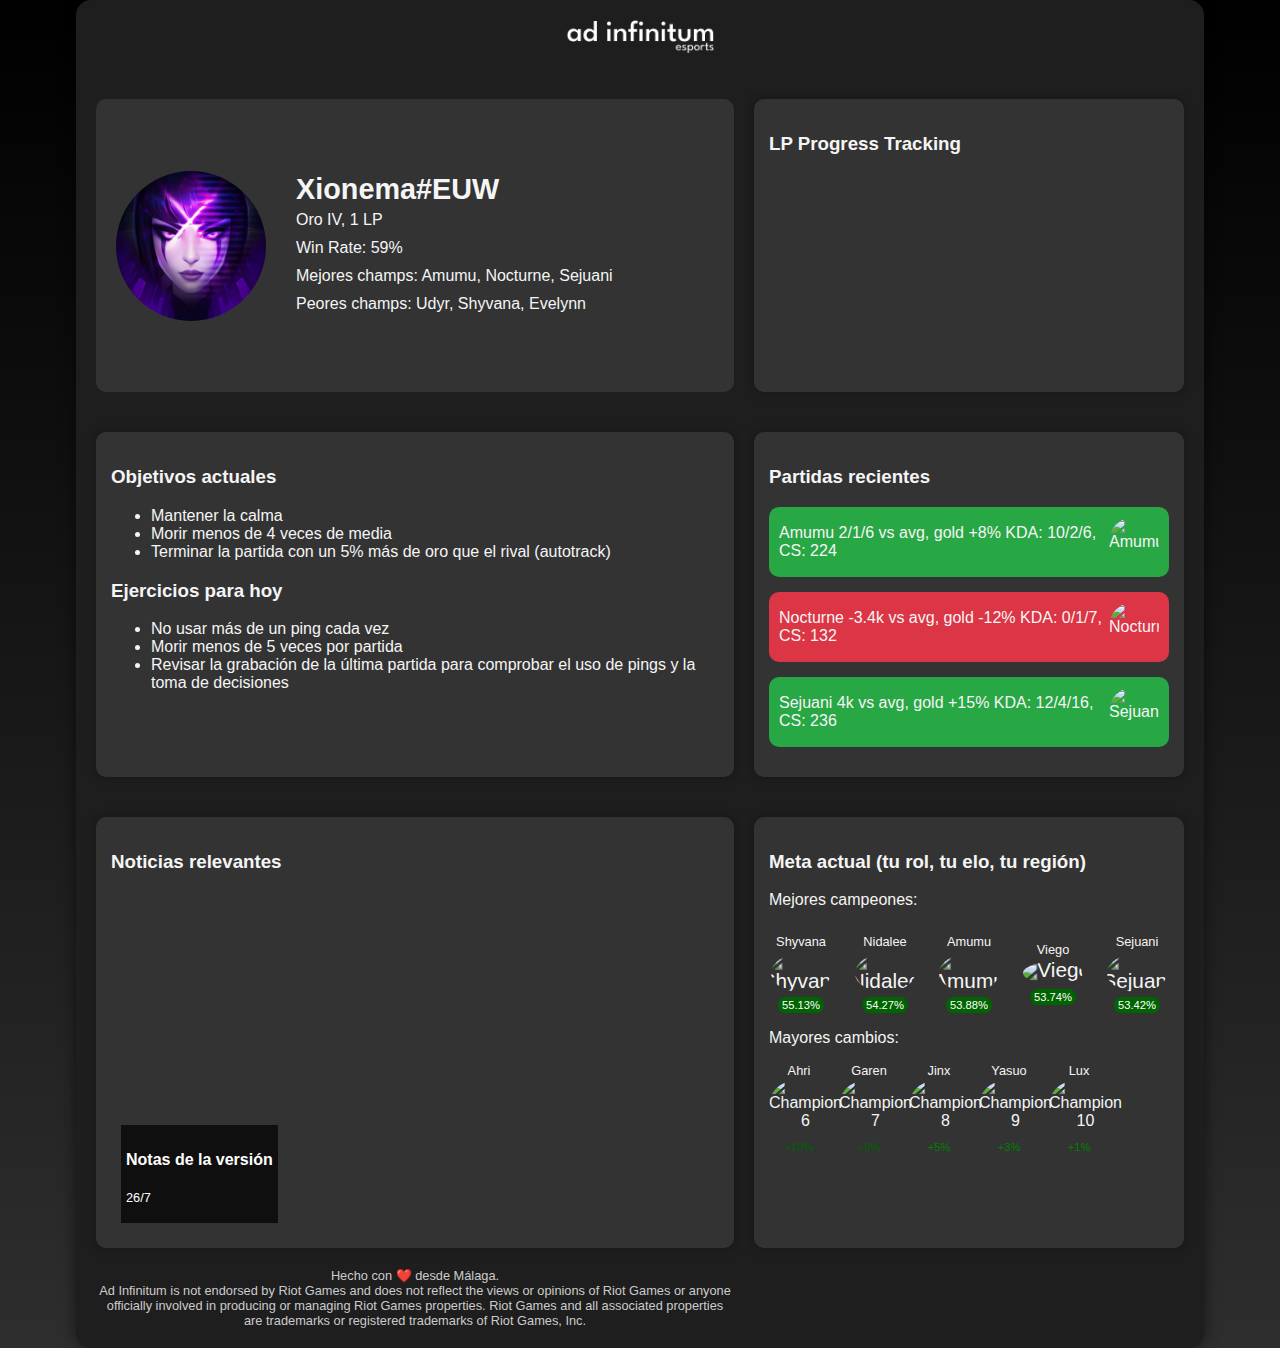
==== commit 428b5035: "added additional layer to the champ frames" ====
--- a/index.html
+++ b/index.html
@@ -102,31 +102,41 @@
 
                 <div class="meta-champion-element">         
                     <p class="meta-champion-name">Shyvana</p>
-                    <img src="https://ddragon.leagueoflegends.com/cdn/14.20.1/img/champion/Shyvana.png" alt="Shyvana" class="meta-champion-image">
+                    <div class="meta-champion-frame">
+                        <img src="https://ddragon.leagueoflegends.com/cdn/14.20.1/img/champion/Shyvana.png" alt="Shyvana" class="meta-champion-image">
+                    </div>
                     <div class="meta-wr-badge">55.13%</div>
                 </div>
 
                 <div class="meta-champion-element">
                     <p class="meta-champion-name">Nidalee</p>
-                    <img src="https://ddragon.leagueoflegends.com/cdn/14.20.1/img/champion/Nidalee.png" alt="Nidalee" class="meta-champion-image">
+                    <div class="meta-champion-frame">
+                        <img src="https://ddragon.leagueoflegends.com/cdn/14.20.1/img/champion/Nidalee.png" alt="Nidalee" class="meta-champion-image">
+                    </div>
                     <div class="meta-wr-badge">54.27%</div>
                 </div>
 
                 <div class="meta-champion-element">
                     <p class="meta-champion-name">Amumu</p>
-                    <img src="https://ddragon.leagueoflegends.com/cdn/14.20.1/img/champion/Amumu.png" alt="Amumu" class="meta-champion-image">
+                    <div class="meta-champion-frame">
+                        <img src="https://ddragon.leagueoflegends.com/cdn/14.20.1/img/champion/Amumu.png" alt="Amumu" class="meta-champion-image">
+                    </div>
                     <div class="meta-wr-badge">53.88%</div>
                 </div>      
 
                 <div class="meta-champion-element">
                     <p class="meta-champion-name">Viego</p>
-                    <img src="https://ddragon.leagueoflegends.com/cdn/14.20.1/img/champion/Viego.png" alt="Viego" class="meta-champion-image">
+                    <div class="meta-champion-frame">
+                        <img src="https://ddragon.leagueoflegends.com/cdn/14.20.1/img/champion/Viego.png" alt="Viego" class="meta-champion-image">
+                    </div>
                     <div class="meta-wr-badge">53.74%</div>
                 </div>
 
                 <div class="meta-champion-element">
                     <p class="meta-champion-name">Sejuani</p>
-                    <img src="https://ddragon.leagueoflegends.com/cdn/14.20.1/img/champion/Sejuani.png" alt="Sejuani" class="meta-champion-image">
+                    <div class="meta-champion-frame">
+                        <img src="https://ddragon.leagueoflegends.com/cdn/14.20.1/img/champion/Sejuani.png" alt="Sejuani" class="meta-champion-image">
+                    </div>
                     <div class="meta-wr-badge">53.42%</div>
                 </div>
             </div>
--- a/styles.css
+++ b/styles.css
@@ -117,14 +117,6 @@
     border-radius: 50%;
 }
 
-/* Meta actual */
-.meta-info img {
-    width: 40px;
-    height: 40px;
-    border-radius: 10%;
-    margin-right: 10px;
-}
-
 /* Contenedor de campeones en el meta */
 .meta-champion-container {
     display: grid;
@@ -146,11 +138,18 @@
     font-size: 0.8em;
 }
 
+.meta-champion-frame {
+    width: 60px;
+    border-radius: 50%;
+    overflow: hidden; /* Ocultar el contenido que se salga del círculo */
+}
+
 .meta-champion-image {
     width: 60px;
-    height: 60px;
-    border-radius: 50%;
-    object-fit: cover;
+    border-radius: 50%; /* Hacer que la imagen sea circular */
+    object-fit: cover; /* Asegura que la imagen se recorte bien */
+    transform: scale(1.3); /* Aplicar zoom para ocultar el borde oscuro */
+    overflow: hidden; /* Ocultar el contenido que se salga del círculo */
 }
 
 .meta-wr-badge {
@@ -173,26 +172,4 @@
     position: static;
     bottom: 20px;
     display: block;
-}
-
-/* Ajustes adicionales de estética */
-.container {
-    border-radius: 15px;
-    box-shadow: 0 0 15px rgba(0, 0, 0, 0.5);
-}
-
-.objectives, .recent-games, .meta-info, .news {
-    border-radius: 10px;
-    padding: 20px;
-    box-shadow: 0 0 10px rgba(0, 0, 0, 0.2);
-}
-
-h3 {
-    font-size: 1.2em;
-    margin-bottom: 10px;
-    color: #fff;
-}
-
-p {
-    line-height: 1.5;
-}
+}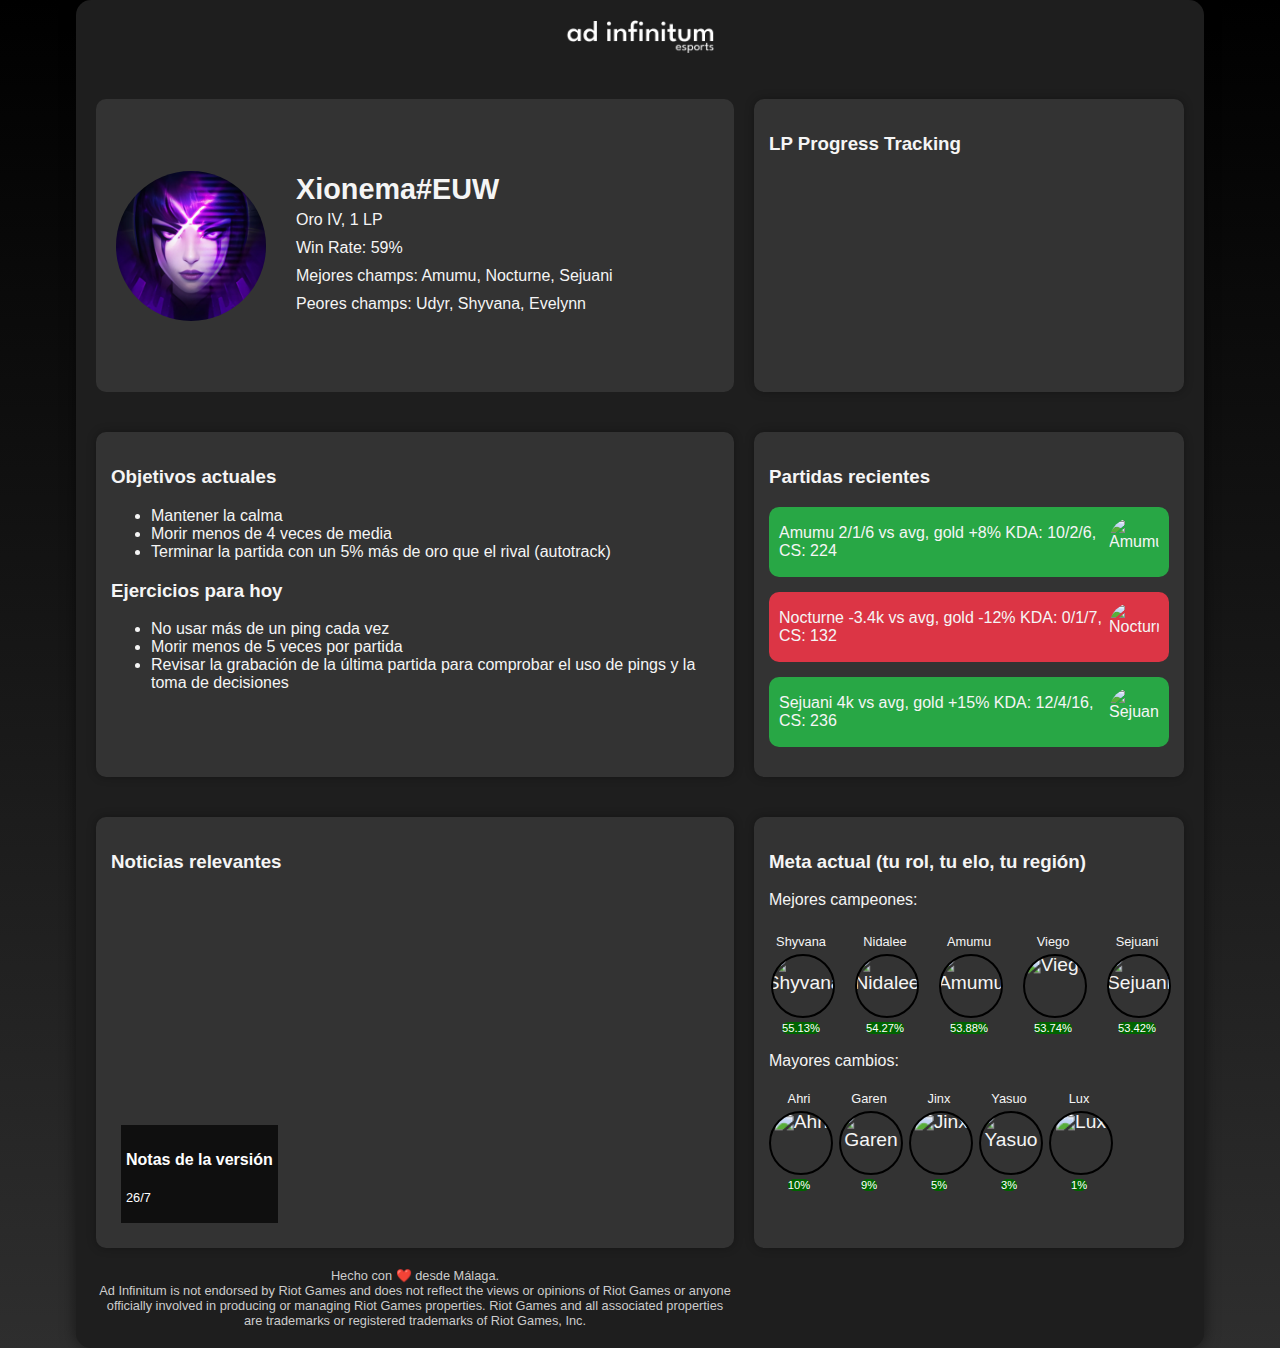
==== commit bede22d5: "Unification of meta portraits and minor fixes" ====
--- a/index.html
+++ b/index.html
@@ -143,30 +143,40 @@
 
             <p>Mayores cambios:</p>
             <div id="meta-big-changes" style="display: flex; gap: 10px;">
-                <div style="text-align: center; width: 60px;">
-                    <p style="margin: 0; font-size: 0.8em;">Ahri</p>
-                    <img src="https://ddragon.leagueoflegends.com/cdn/14.20.1/img/champion/Ahri.png" alt="Champion 6" style="width: 60px; height: 60px; border-radius: 50%; object-fit: cover;">
-                    <p style="margin: -1; font-size: 0.7em; color: darkgreen;">+10%</p>
+                <div class="meta-champion-element">
+                    <p class="meta-champion-name">Ahri</p>
+                    <div class="meta-champion-frame">
+                        <img src="https://ddragon.leagueoflegends.com/cdn/14.20.1/img/champion/Ahri.png" alt="Ahri" class="meta-champion-image">
+                    </div>
+                    <div class="meta-wr-badge">10%</div>
                 </div>
-                <div style="text-align: center; width: 60px;">
-                    <p style="margin: 0; font-size: 0.8em;">Garen</p>
-                    <img src="https://ddragon.leagueoflegends.com/cdn/14.20.1/img/champion/Garen.png" alt="Champion 7" style="width: 60px; height: 60px; border-radius: 50%; object-fit: cover;">
-                    <p style="margin: -1; font-size: 0.7em; color: darkgreen;">+9%</p>
+                <div class="meta-champion-element">
+                   <p class="meta-champion-name">Garen</p>
+                    <div class="meta-champion-frame">
+                        <img src="https://ddragon.leagueoflegends.com/cdn/14.20.1/img/champion/Garen.png" alt="Garen" class="meta-champion-image">
+                    </div>
+                    <div class="meta-wr-badge">9%</div>
                 </div>
-                <div style="text-align: center; width: 60px;">
-                    <p style="margin: 0; font-size: 0.8em;">Jinx</p>
-                    <img src="https://ddragon.leagueoflegends.com/cdn/14.20.1/img/champion/Jinx.png" alt="Champion 8" style="width: 60px; height: 60px; border-radius: 50%; object-fit: cover;">
-                    <p style="margin: -1; font-size: 0.7em; color: green;">+5%</p>
+                <div class="meta-champion-element">
+                    <p class="meta-champion-name">Jinx</p>
+                    <div class="meta-champion-frame">
+                        <img src="https://ddragon.leagueoflegends.com/cdn/14.20.1/img/champion/Jinx.png" alt="Jinx" class="meta-champion-image">
+                    </div>
+                    <div class="meta-wr-badge">5%</div>
+                </div>           
+                <div class="meta-champion-element">
+                    <p class="meta-champion-name">Yasuo</p>
+                    <div class="meta-champion-frame">
+                        <img src="https://ddragon.leagueoflegends.com/cdn/14.20.1/img/champion/Yasuo.png" alt="Yasuo" class="meta-champion-image">
+                    </div>
+                    <div class="meta-wr-badge">3%</div>
                 </div>
-                <div style="text-align: center; width: 60px;">
-                    <p style="margin: 0; font-size: 0.8em;">Yasuo</p>
-                    <img src="https://ddragon.leagueoflegends.com/cdn/14.20.1/img/champion/Yasuo.png" alt="Champion 9" style="width: 60px; height: 60px; border-radius: 50%; object-fit: cover;">
-                    <p style="margin: -1; font-size: 0.7em; color: green;">+3%</p>
-                </div>
-                <div style="text-align: center; width: 60px;">
-                    <p style="margin: 0; font-size: 0.8em;">Lux</p>
-                    <img src="https://ddragon.leagueoflegends.com/cdn/14.20.1/img/champion/Lux.png" alt="Champion 10" style="width: 60px; height: 60px; border-radius: 50%; object-fit: cover;">
-                    <p style="margin: -1; font-size: 0.7em; color: green;">+1%</p>
+                <div class="meta-champion-element">
+                    <p class="meta-champion-name">Lux</p>
+                    <div class="meta-champion-frame">
+                        <img src="https://ddragon.leagueoflegends.com/cdn/14.20.1/img/champion/Lux.png" alt="Lux" class="meta-champion-image">
+                    </div>
+                    <div class="meta-wr-badge">1%</div>
                 </div>
             </div>
         </div>
--- a/styles.css
+++ b/styles.css
@@ -139,26 +139,28 @@
 }
 
 .meta-champion-frame {
+    height: 60px;
     width: 60px;
     border-radius: 50%;
+    border: 2px solid black;
     overflow: hidden; /* Ocultar el contenido que se salga del círculo */
 }
 
 .meta-champion-image {
     width: 60px;
-    border-radius: 50%; /* Hacer que la imagen sea circular */
     object-fit: cover; /* Asegura que la imagen se recorte bien */
-    transform: scale(1.3); /* Aplicar zoom para ocultar el borde oscuro */
+    transform: scale(1.2); /* Aplicar zoom para ocultar el borde oscuro */
     overflow: hidden; /* Ocultar el contenido que se salga del círculo */
 }
 
 .meta-wr-badge {
+    align-content: center;
     background-color: darkgreen;
     color: white;
-    padding: 2px 4px;
+    padding: -8px 0px;
+    margin: 2px;
     border-radius: 10px;
     font-size: 0.7em;
-    margin-top: 5px;
     display: inline-block;
 }
 
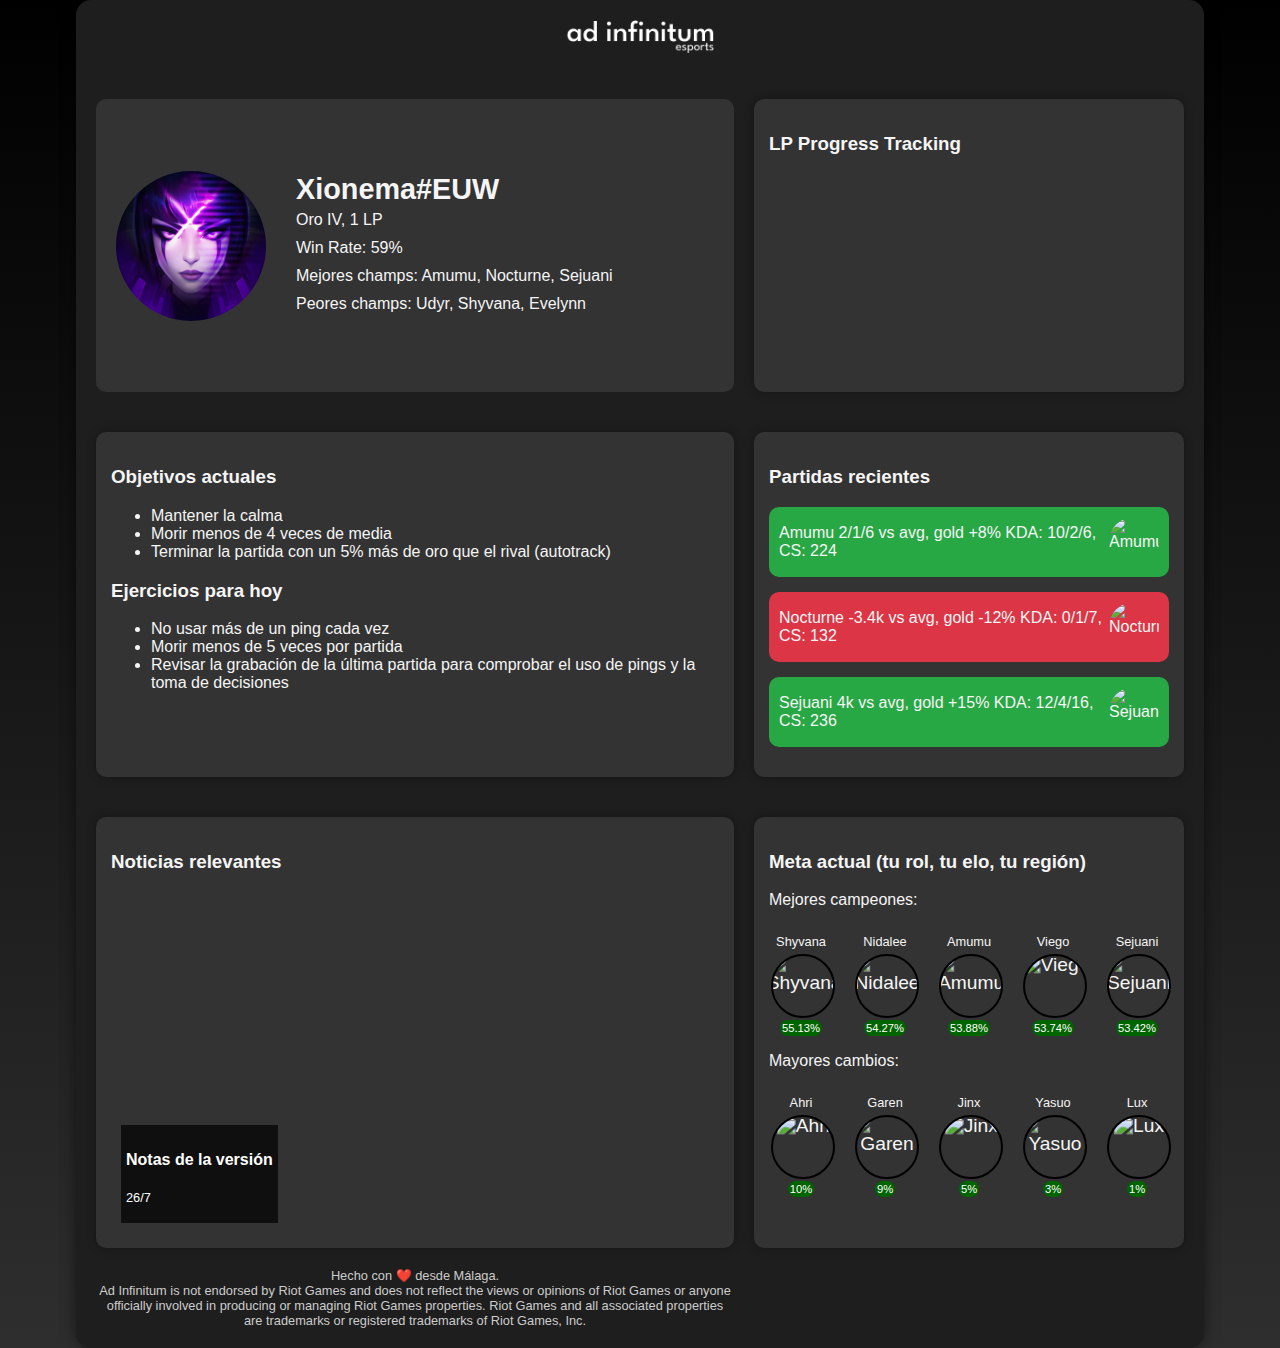
==== commit 4494bdff: "-" ====
--- a/index.html
+++ b/index.html
@@ -142,7 +142,8 @@
             </div>
 
             <p>Mayores cambios:</p>
-            <div id="meta-big-changes" style="display: flex; gap: 10px;">
+            <div class="meta-champion-container">
+
                 <div class="meta-champion-element">
                     <p class="meta-champion-name">Ahri</p>
                     <div class="meta-champion-frame">
@@ -150,6 +151,7 @@
                     </div>
                     <div class="meta-wr-badge">10%</div>
                 </div>
+
                 <div class="meta-champion-element">
                    <p class="meta-champion-name">Garen</p>
                     <div class="meta-champion-frame">
@@ -157,13 +159,15 @@
                     </div>
                     <div class="meta-wr-badge">9%</div>
                 </div>
+
                 <div class="meta-champion-element">
                     <p class="meta-champion-name">Jinx</p>
                     <div class="meta-champion-frame">
                         <img src="https://ddragon.leagueoflegends.com/cdn/14.20.1/img/champion/Jinx.png" alt="Jinx" class="meta-champion-image">
                     </div>
                     <div class="meta-wr-badge">5%</div>
-                </div>           
+                </div>
+
                 <div class="meta-champion-element">
                     <p class="meta-champion-name">Yasuo</p>
                     <div class="meta-champion-frame">
@@ -171,6 +175,7 @@
                     </div>
                     <div class="meta-wr-badge">3%</div>
                 </div>
+
                 <div class="meta-champion-element">
                     <p class="meta-champion-name">Lux</p>
                     <div class="meta-champion-frame">
@@ -178,6 +183,7 @@
                     </div>
                     <div class="meta-wr-badge">1%</div>
                 </div>
+                
             </div>
         </div>
 
--- a/styles.css
+++ b/styles.css
@@ -157,8 +157,8 @@
     align-content: center;
     background-color: darkgreen;
     color: white;
-    padding: -8px 0px;
-    margin: 2px;
+    padding: 2px 2px;
+    margin-top: -2px;
     border-radius: 10px;
     font-size: 0.7em;
     display: inline-block;
